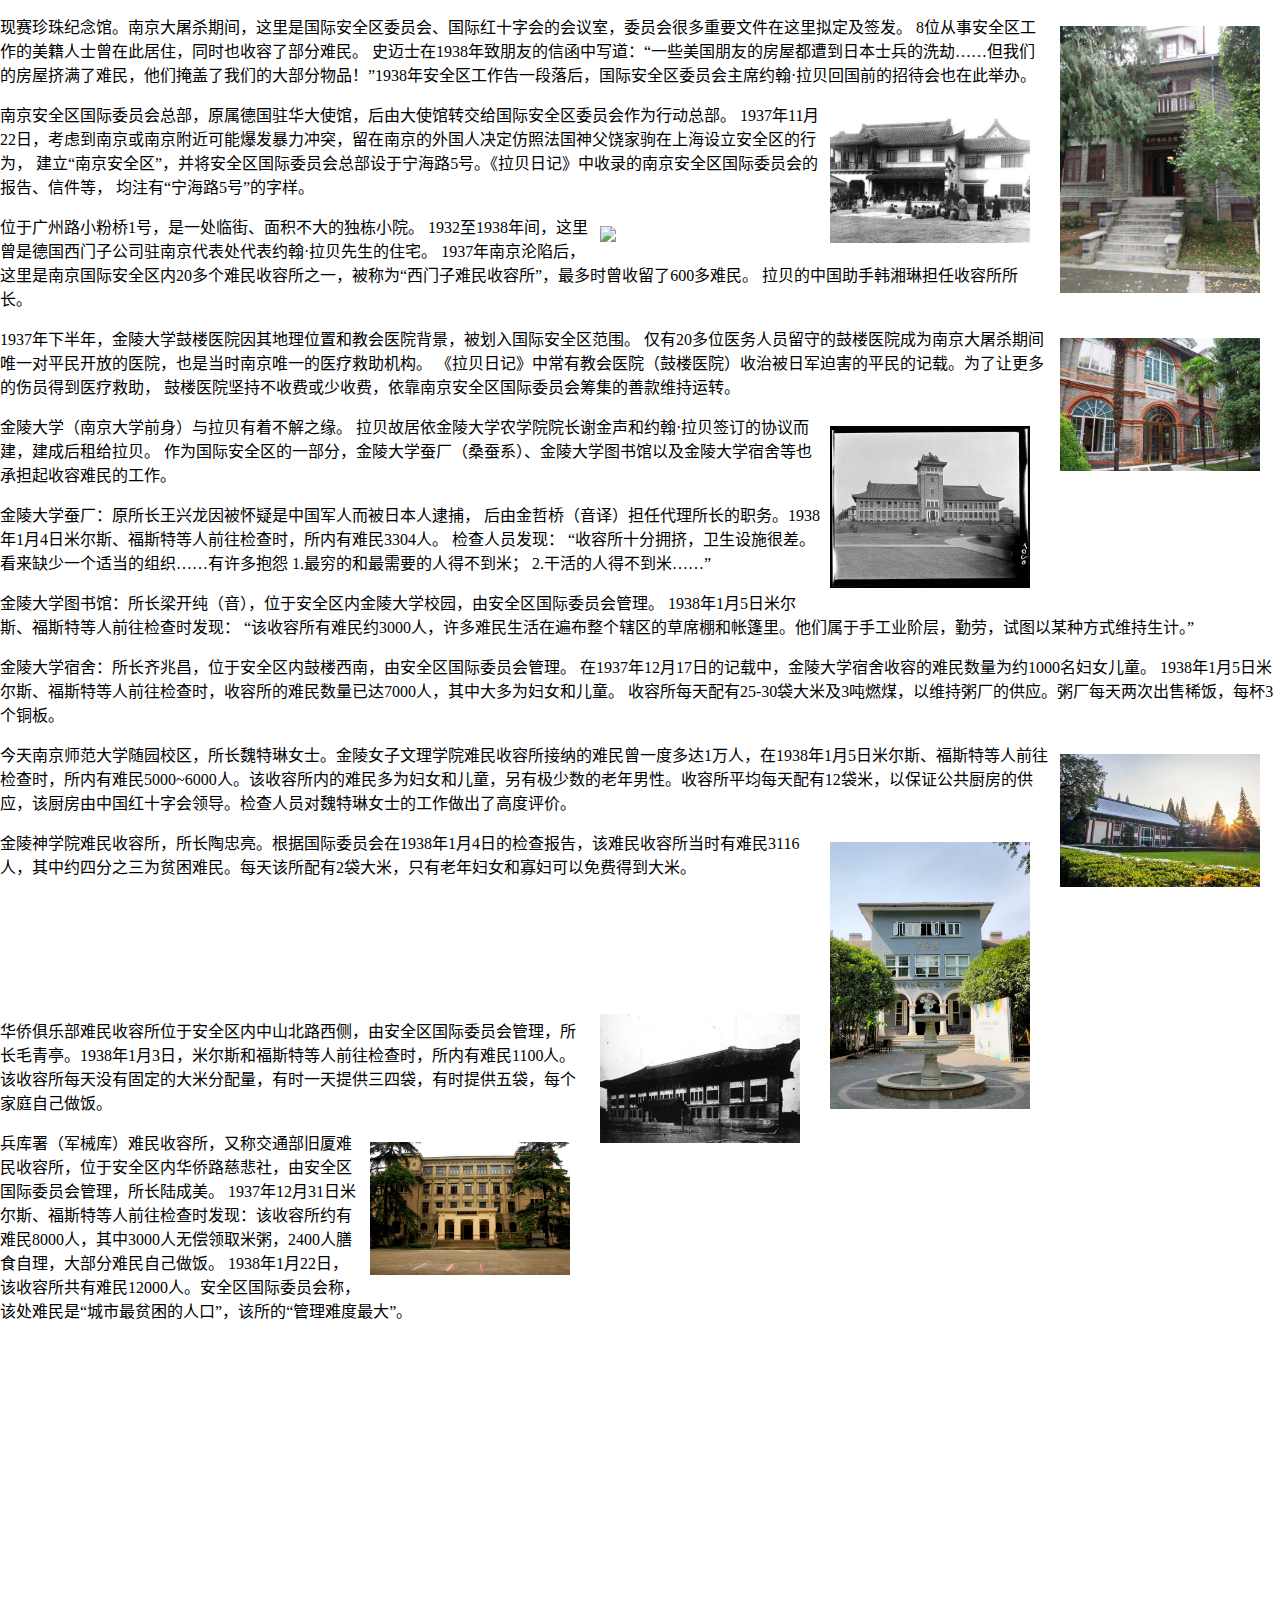
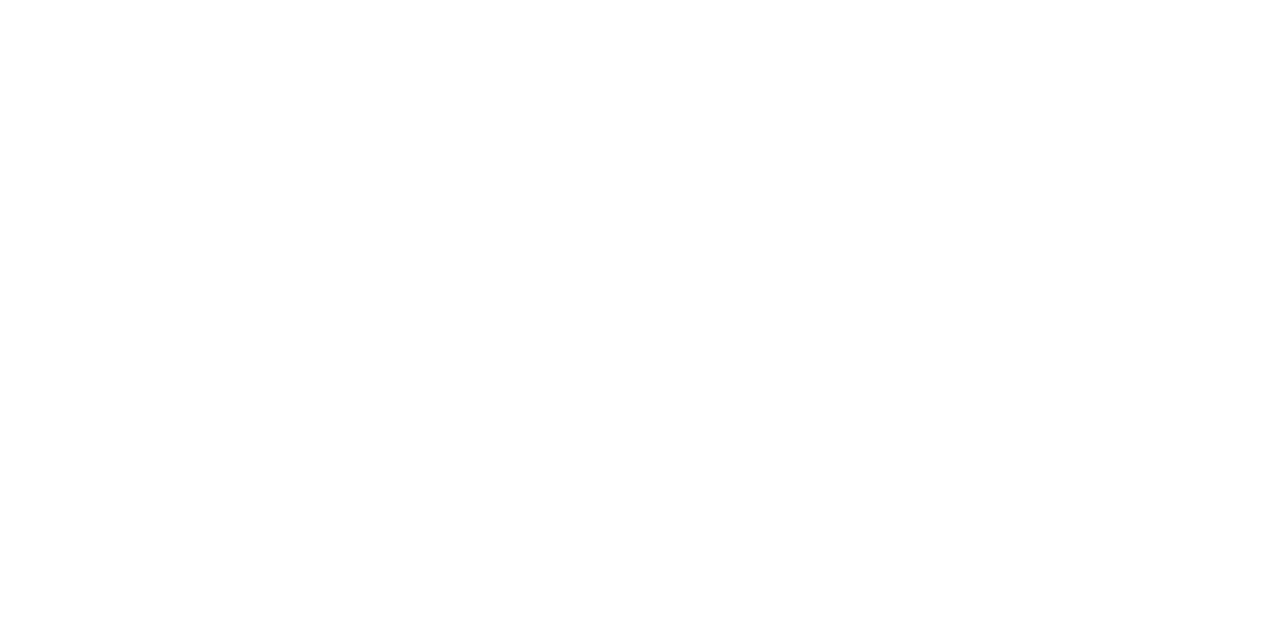
==== index.html @ 0cc5a239 "Rename index5.html to index.html" ====
<!DOCTYPE html>
<html lang="zh-CN">

<head>
    <meta charset="uft-8">
    <title>WebMap New</title>
    <meta http-equiv="Content-Type" content="text/html; charset=utf-8">
    <meta name="viewport" content="initial-scale=1.0, user-scalable=no">
    <meta http-equiv="X-UA-Compatible" content="IE=Edge">

    <link rel="stylesheet" type="text/css" href="http://unpkg.com/view-design/dist/styles/iview.css">
    <script type="text/javascript" src="http://unpkg.com/vue@2.6.14/dist/vue.min.js"></script>
    <script type="text/javascript" src="http://unpkg.com/view-design/dist/iview.min.js"></script>

    <style type="text/css">
        html {
            height: 100%
        }

        body {
            height: 100%;
            margin: 0px;
            padding: 0px
        }

        p {
            margin: 1em 0 1em 0;
            line-height: 1.5em
        }

        #container {
            overflow: hidden;
            height: 100%;
            width: 100%;
            font-family: "微软雅黑";
        }

        #animate {
            width: 50px;
            height: 50px;
            position: absolute;
            background-color: red;
        }
    </style>
    <!-- 可的ak -->
    <script src="https://api.map.baidu.com/api?v=1.0&type=webgl&ak=4sgTiM37ksH6mbDy4rmGyg4hoAzlEfaS"></script>
    <!-- 远的ak -->
    <!-- <script src="https://api.map.baidu.com/api?v=1.0&type=webgl&ak=dumpwriPStVA2CpDni6pGeX1PDGuLbqv"></script> -->

</head>

<body>
    <div id="app">
        <!-- <i-button @click="show()">Click me!</i-button> -->
        <!-- <Modal v-model="visible" title="Welcome">Welcome to ViewUI</Modal> -->
        <!-- <i-button type="primary" @click="modal0 = true">Display dialog box</i-button> -->
        <Modal v-model="modal0" title="平仓巷3号">
            <img style='float:right;margin:10px 20px 10px 10px' id='imgDemo' src='images/pingcangxiang.jpg' width='200' />
            <p>现赛珍珠纪念馆。南京大屠杀期间，这里是国际安全区委员会、国际红十字会的会议室，委员会很多重要文件在这里拟定及签发。
                8位从事安全区工作的美籍人士曾在此居住，同时也收容了部分难民。
                史迈士在1938年致朋友的信函中写道：“一些美国朋友的房屋都遭到日本士兵的洗劫……但我们的房屋挤满了难民，他们掩盖了我们的大部分物品！”1938年安全区工作告一段落后，国际安全区委员会主席约翰·拉贝回国前的招待会也在此举办。</p>

        </Modal>
        <Modal v-model="modal1" title="宁海路5号">
            <img style='float:right;margin:10px 20px 10px 10px' id='imgDemo' src='images/ninghailu.jpeg' width='200' />
            <p>南京安全区国际委员会总部，原属德国驻华大使馆，后由大使馆转交给国际安全区委员会作为行动总部。
                1937年11月22日，考虑到南京或南京附近可能爆发暴力冲突，留在南京的外国人决定仿照法国神父饶家驹在上海设立安全区的行为，
                建立“南京安全区”，并将安全区国际委员会总部设于宁海路5号。《拉贝日记》中收录的南京安全区国际委员会的报告、信件等，
                均注有“宁海路5号”的字样。</p> <!--此处要求配信件图-->
        </Modal>
        <Modal v-model="modal2" title="拉贝故居">
            <img style='float:right;margin:10px 20px 10px 10px' id='imgDemo' src='images/xinjiekou.jpg' width='200' />
            <p>位于广州路小粉桥1号，是一处临街、面积不大的独栋小院。
                1932至1938年间，这里曾是德国西门子公司驻南京代表处代表约翰·拉贝先生的住宅。
                1937年南京沦陷后，这里是南京国际安全区内20多个难民收容所之一，被称为“西门子难民收容所”，最多时曾收留了600多难民。
                拉贝的中国助手韩湘琳担任收容所所长。</p><!--要求配当年难民指纹图-->
        </Modal>
        <Modal v-model="modal3" title="鼓楼医院">
            <img style='float:right;margin:10px 20px 10px 10px' id='imgDemo' src='images/gulouyiyuan.jpg' width='200' />
            <p>1937年下半年，金陵大学鼓楼医院因其地理位置和教会医院背景，被划入国际安全区范围。
                仅有20多位医务人员留守的鼓楼医院成为南京大屠杀期间唯一对平民开放的医院，也是当时南京唯一的医疗救助机构。
                《拉贝日记》中常有教会医院（鼓楼医院）收治被日军迫害的平民的记载。为了让更多的伤员得到医疗救助，
                鼓楼医院坚持不收费或少收费，依靠南京安全区国际委员会筹集的善款维持运转。</p>
        </Modal>
        <Modal v-model="modal4" title="金陵大学">
            <img style='float:right;margin:10px 20px 10px 10px' id='imgDemo' src='images/jinlingdaxue.jpg' width='200' />
            <p>金陵大学（南京大学前身）与拉贝有着不解之缘。
                拉贝故居依金陵大学农学院院长谢金声和约翰·拉贝签订的协议而建，建成后租给拉贝。
                作为国际安全区的一部分，金陵大学蚕厂（桑蚕系）、金陵大学图书馆以及金陵大学宿舍等也承担起收容难民的工作。</p>
            <p>金陵大学蚕厂：原所长王兴龙因被怀疑是中国军人而被日本人逮捕，
                后由金哲桥（音译）担任代理所长的职务。1938年1月4日米尔斯、福斯特等人前往检查时，所内有难民3304人。
                检查人员发现：
                “收容所十分拥挤，卫生设施很差。看来缺少一个适当的组织……有许多抱怨
                1.最穷的和最需要的人得不到米；
                2.干活的人得不到米……”    
            </p>
            <p>金陵大学图书馆：所长梁开纯（音），位于安全区内金陵大学校园，由安全区国际委员会管理。
                1938年1月5日米尔斯、福斯特等人前往检查时发现：
                “该收容所有难民约3000人，许多难民生活在遍布整个辖区的草席棚和帐篷里。他们属于手工业阶层，勤劳，试图以某种方式维持生计。”                
            </p>
            <p>金陵大学宿舍：所长齐兆昌，位于安全区内鼓楼西南，由安全区国际委员会管理。
                在1937年12月17日的记载中，金陵大学宿舍收容的难民数量为约1000名妇女儿童。
                1938年1月5日米尔斯、福斯特等人前往检查时，收容所的难民数量已达7000人，其中大多为妇女和儿童。
                收容所每天配有25-30袋大米及3吨燃煤，以维持粥厂的供应。粥厂每天两次出售稀饭，每杯3个铜板。
            </p>
        </Modal>
        <Modal v-model="modal5" title="金陵女子文理学院">
            <img style='float:right;margin:10px 20px 10px 10px' id='imgDemo' src='images/jinlingnvzi.jpg' width='200' />
            <p>今天南京师范大学随园校区，所长魏特琳女士。金陵女子文理学院难民收容所接纳的难民曾一度多达1万人，在1938年1月5日米尔斯、福斯特等人前往检查时，所内有难民5000~6000人。该收容所内的难民多为妇女和儿童，另有极少数的老年男性。收容所平均每天配有12袋米，以保证公共厨房的供应，该厨房由中国红十字会领导。检查人员对魏特琳女士的工作做出了高度评价。
            </p>
        </Modal>
        <Modal v-model="modal6" title="金陵神学院">
            <img style='float:right;margin:10px 20px 10px 10px' id='imgDemo' src='images/jinlingshengxueyuan.jpg' width='200' />
            <p>金陵神学院难民收容所，所长陶忠亮。根据国际委员会在1938年1月4日的检查报告，该难民收容所当时有难民3116人，其中约四分之三为贫困难民。每天该所配有2袋大米，只有老年妇女和寡妇可以免费得到大米。</p>
            <br/>
            <br/>
            <br/>
            <br/>
            <br/>
            <br/>
        </Modal>
        <Modal v-model="modal7" title="华侨招待所">
            <img style='float:right;margin:10px 20px 10px 10px' id='imgDemo' src='images/huaqiaozhaodaisuo.jpeg' width='200' />
            <p>华侨俱乐部难民收容所位于安全区内中山北路西侧，由安全区国际委员会管理，所长毛青亭。1938年1月3日，米尔斯和福斯特等人前往检查时，所内有难民1100人。该收容所每天没有固定的大米分配量，有时一天提供三四袋，有时提供五袋，每个家庭自己做饭。
            </p>
        </Modal>
        <Modal v-model="modal8" title="国民政府交通部">
            <img style='float:right;margin:10px 20px 10px 10px' id='imgDemo' src='images/guominzhengfu.jpg' width='200' />
            <p>兵库署（军械库）难民收容所，又称交通部旧厦难民收容所，位于安全区内华侨路慈悲社，由安全区国际委员会管理，所长陆成美。
                1937年12月31日米尔斯、福斯特等人前往检查时发现：该收容所约有难民8000人，其中3000人无偿领取米粥，2400人膳食自理，大部分难民自己做饭。
                1938年1月22日，该收容所共有难民12000人。安全区国际委员会称，该处难民是“城市最贫困的人口”，该所的“管理难度最大”。
            </p>
        </Modal>
    </div>
    <div id="container"></div>
</body>

</html>

<script type="text/javascript">
    var map = new BMapGL.Map("container");
    // 创建地图实例 
    var point = new BMapGL.Point(118.78, 32.06);
    // 创建点坐标 
    map.centerAndZoom(point, 14); // 初始化地图，设置中心点坐标和地图级别 
    map.setMapStyleV2({ styleId: 'e7c8f51a84922c56ac0884f7b85b2356' });
    map.enableScrollWheelZoom(true);     //开启鼠标滚轮缩放
    var scaleCtrl = new BMapGL.ScaleControl();  // 添加比例尺控件
    map.addControl(scaleCtrl);
    /*var zoomCtrl = new BMapGL.ZoomControl();  // 添加缩放控件
    map.addControl(zoomCtrl);*/
    map.setTilt(45);
    map.setDisplayOptions({
        poiText: false,  // 隐藏poi标注
        poiIcon: false,  // 隐藏poi图标
        building: false  // 隐藏楼块
    });


</script>

<script>
    // var myIcon = new BMapGL.Icon(require("./images/lantern2.png"), new BMapGL.Size(2048, 2048));
    var myIcon = new BMapGL.Icon("images/lantern2.png", new BMapGL.Size(32, 32));

    // 创建Marker标注，使用孔明灯图标

    var point = new Array();
    var marker = new Array();
    point[0] = new BMapGL.Point(118.784773, 32.061284);
    point[1] = new BMapGL.Point(118.775927, 32.070405);
    point[2] = new BMapGL.Point(118.789863, 32.056754);
    point[3] = new BMapGL.Point(118.789756, 32.063179);
    point[4] = new BMapGL.Point(118.787487, 32.063273);
    point[5] = new BMapGL.Point(118.775830, 32.059739);
    point[6] = new BMapGL.Point(118.784569, 32.049938);
    point[7] = new BMapGL.Point(118.782470, 32.071342);
    point[8] = new BMapGL.Point(118.764077, 32.086597);

    console.log(typeof(point[8]));


    for (var i = 0; i < 9; i++) {
        marker[i] = new BMapGL.Marker(point[i], { icon: myIcon });        // 创建标注   
        //marker.setIcon(myIcon);
        map.addOverlay(marker[i]); // 将标注添加到地图中
    }

    // 监听事件
    // marker[0].addEventListener('click', function (e) {
    //     // alert('click!');
    //     modal0 = true;
    // });

    // 创建图文信息窗口
    // var sContent = "<h3 style='text-align: center; margin:0 0 1em 0'>新街口</h3>\
    // <img style='float:right;margin:10px 20px 10px 10px' id='imgDemo' src='images/xinJieKou.jpg' width='200'/>\
    // <p>新街口位于南京的中心区域，以新街口广场（孙中山铜像）为标志，是中国著名的商业中心，拥有百年历史，被誉为“中华第一商圈”。</p>\
    // <p>1929年（民国十八年），国民政府依照《首都计划》开始建设首都南京，新街口首次规划为商业区。中山大道由此折东，中山东路、中正路\
    //     （今中山南路）、汉中路和中山路四条宽40多米的林荫大道在此交汇，中间形成环形的新街口广场，并以一尊孙中山铜像为分隔。</p>";
    // var opts = {
    //     width: 0,
    //     title: '新街口'
    // };

    // var infoWindow = new BMapGL.InfoWindow(sContent, opts);
    // marker添加点击事件

    marker[0].addEventListener('click', function () {
        var pos = 0;
        var pEnd = 80;
        var id = setInterval(frame, 50);
        function frame() {
            if (point[0].lng==118.784773+Math.sin(0.2*pEnd)*0.001 & point[0].lat==32.061284+pEnd*0.0005){return;
            } else {
            if (pos == pEnd) {
                //point[0].point[0].lng=point[0].lng+Math.sin(pos);
                //point[0].lat=point[0].lat-pos;
                clearInterval(id);
            } else {
                pos++;
                point[0].lng=118.784773+Math.sin(0.2*pos)*0.001;
                point[0].lat=32.061284+pos*0.0005;
                marker[0].setPosition(point[0])
            }}
        }
        vueapp.modal0 = true;
        // this.openInfoWindow(infoWindow);
        // 图片加载完毕重绘infoWindow
        document.getElementById('imgDemo').onload = function () {
            infoWindow.redraw(); // 防止在网速较慢时生成的信息框高度比图片总高度小，导致图片部分被隐藏
        };
    });
    marker[1].addEventListener('click', function () {
        var pos = 0;
        var pEnd = 80;
        var id = setInterval(frame1, 50);
        function frame1() {
            if (point[1].lng==118.775927+Math.sin(0.2*pEnd)*0.001 & point[1].lat==32.070405+pEnd*0.0005){return;
            } else {
            if (pos == pEnd) {
                //point[0].point[0].lng=point[0].lng+Math.sin(pos);
                //point[0].lat=point[0].lat-pos;
                clearInterval(id);
            } else {
                pos++;
                point[1].lng=118.775927+Math.sin(0.2*pos)*0.001;
                point[1].lat=32.070405+pos*0.0005;
                marker[1].setPosition(point[1])
            }}
        }
        vueapp.modal1 = true;
        // this.openInfoWindow(infoWindow);
        // 图片加载完毕重绘infoWindow
        document.getElementById('imgDemo').onload = function () {
            infoWindow.redraw(); // 防止在网速较慢时生成的信息框高度比图片总高度小，导致图片部分被隐藏
        };
    });
    marker[2].addEventListener('click', function () {
        var elem = document.getElementById("animate");
        var pos = 0;
        var pEnd = 80;
        var id = setInterval(frame, 50);
        function frame() {
            if (point[2].lng==118.789863+Math.sin(0.3*pEnd)*0.001 & point[2].lat==32.056754+pEnd*0.0005){return;
            } else {
            if (pos == pEnd) {
                //point[0].point[0].lng=point[0].lng+Math.sin(pos);
                //point[0].lat=point[0].lat-pos;
                clearInterval(id);
            } else {
                pos++;
                point[2].lng=118.789863+Math.sin(0.3*pos)*0.001;
                point[2].lat=32.056754+pos*0.0005;
                marker[2].setPosition(point[2])
            }}
        }
        vueapp.modal2 = true;
        // this.openInfoWindow(infoWindow);
        // 图片加载完毕重绘infoWindow
        document.getElementById('imgDemo').onload = function () {
            infoWindow.redraw(); // 防止在网速较慢时生成的信息框高度比图片总高度小，导致图片部分被隐藏
        };
    });
    marker[3].addEventListener('click', function () {
        var elem = document.getElementById("animate");
        var pos = 0;
        var pEnd = 81;
        var id = setInterval(frame, 50);
        function frame() {
            if (point[3].lng==118.789756+Math.sin(0.3*pEnd)*0.001 & point[3].lat==32.063179+pEnd*0.0005){return;
            } else {
            if (pos == pEnd) {
                //point[0].point[0].lng=point[0].lng+Math.sin(pos);
                //point[0].lat=point[0].lat-pos;
                clearInterval(id);
            } else {
                pos++;
                point[3].lng=118.789756+Math.sin(0.3*pos)*0.001;
                point[3].lat=32.063179+pos*0.0005;
                marker[3].setPosition(point[3])
            }}
        }
        vueapp.modal3 = true;
        // this.openInfoWindow(infoWindow);
        // 图片加载完毕重绘infoWindow
        document.getElementById('imgDemo').onload = function () {
            infoWindow.redraw(); // 防止在网速较慢时生成的信息框高度比图片总高度小，导致图片部分被隐藏
        };
    });
    marker[4].addEventListener('click', function () {
        var elem = document.getElementById("animate");
        var pos = 0;
        var pEnd = 80;
        var id = setInterval(frame, 50);
        function frame() {
            if (point[4].lng==118.787487+Math.sin(0.3*pEnd)*0.001 & point[4].lat==32.063273+pEnd*0.0005){return;
            } else {
            if (pos == pEnd) {
                //point[0].point[0].lng=point[0].lng+Math.sin(pos);
                //point[0].lat=point[0].lat-pos;
                clearInterval(id);
            } else {
                pos++;
                point[4].lng=118.787487+Math.sin(0.3*pos)*0.001;
                point[4].lat=32.063273+pos*0.0005;
                marker[4].setPosition(point[4])
            }}
        }
        vueapp.modal4 = true;
        // this.openInfoWindow(infoWindow);
        // 图片加载完毕重绘infoWindow
        document.getElementById('imgDemo').onload = function () {
            infoWindow.redraw(); // 防止在网速较慢时生成的信息框高度比图片总高度小，导致图片部分被隐藏
        };
    });
    marker[5].addEventListener('click', function () {
        vueapp.modal5 = true;
        var elem = document.getElementById("animate");
        var pos = 0;
        var pEnd = 80;
        var id = setInterval(frame, 50);
        function frame() {
            if (point[5].lng==118.775830+Math.sin(0.3*pEnd)*0.001 & point[5].lat==32.059739+pEnd*0.0005){return;
            } else {
            if (pos == pEnd) {
                //point[0].point[0].lng=point[0].lng+Math.sin(pos);
                //point[0].lat=point[0].lat-pos;
                clearInterval(id);
            } else {
                pos++;
                point[5].lng=118.775830+Math.sin(0.3*pos)*0.001;
                point[5].lat=32.059739+pos*0.0005;
                marker[5].setPosition(point[5])
            }}
        }
        // this.openInfoWindow(infoWindow);
        // 图片加载完毕重绘infoWindow
        document.getElementById('imgDemo').onload = function () {
            infoWindow.redraw(); // 防止在网速较慢时生成的信息框高度比图片总高度小，导致图片部分被隐藏
        };
    });
    marker[6].addEventListener('click', function () {
        var elem = document.getElementById("animate");
        var pos = 0;
        var pEnd = 80;
        var id = setInterval(frame, 50);
        function frame() {
            if (point[6].lng==118.784569+Math.sin(0.3*pEnd)*0.001 & point[6].lat==32.049938+pEnd*0.0005){return;
            } else {
            if (pos == pEnd) {
                //point[0].point[0].lng=point[0].lng+Math.sin(pos);
                //point[0].lat=point[0].lat-pos;
                clearInterval(id);
            } else {
                pos++;
                point[6].lng=118.784569+Math.sin(0.3*pos)*0.001;
                point[6].lat=32.049938+pos*0.0005;
                marker[6].setPosition(point[6])
            }}
        }
        vueapp.modal6 = true;
        // this.openInfoWindow(infoWindow);
        // 图片加载完毕重绘infoWindow
        document.getElementById('imgDemo').onload = function () {
            infoWindow.redraw(); // 防止在网速较慢时生成的信息框高度比图片总高度小，导致图片部分被隐藏
        };
    });
    marker[7].addEventListener('click', function () {
        var elem = document.getElementById("animate");
        var pos = 0;
        var pEnd = 80;
        var id = setInterval(frame, 50);
        function frame() {
            if (point[7].lng==118.782470+Math.sin(0.3*pEnd)*0.001 & point[7].lat==32.071342+pEnd*0.0005){return;
            } else {
            if (pos == pEnd) {
                //point[0].point[0].lng=point[0].lng+Math.sin(pos);
                //point[0].lat=point[0].lat-pos;
                clearInterval(id);
            } else {
                pos++;
                point[7].lng=118.782470+Math.sin(0.3*pos)*0.001;
                point[7].lat=32.071342+pos*0.0005;
                marker[7].setPosition(point[7])
            }}
        }
        vueapp.modal7 = true;
        // this.openInfoWindow(infoWindow);
        // 图片加载完毕重绘infoWindow
        document.getElementById('imgDemo').onload = function () {
            infoWindow.redraw(); // 防止在网速较慢时生成的信息框高度比图片总高度小，导致图片部分被隐藏
        };
    });
    marker[8].addEventListener('click', function () {
        var elem = document.getElementById("animate");
        var pos = 0;
        var pEnd = 60;
        var id = setInterval(frame, 50);
        function frame() {
            if (point[8].lng==118.764077+Math.sin(0.3*pEnd)*0.001 & point[8].lat==32.086597+pEnd*0.0005){return;
            } else {
            if (pos == pEnd) {
                //point[0].point[0].lng=point[0].lng+Math.sin(pos);
                //point[0].lat=point[0].lat-pos;
                clearInterval(id);
            } else {
                pos++;
                point[8].lng=118.764077+Math.sin(0.3*pos)*0.001;
                point[8].lat=32.086597+pos*0.0005;
                marker[8].setPosition(point[8])
            }}
        }
        vueapp.modal8 = true;
        // this.openInfoWindow(infoWindow);
        // 图片加载完毕重绘infoWindow
        document.getElementById('imgDemo').onload = function () {
            infoWindow.redraw(); // 防止在网速较慢时生成的信息框高度比图片总高度小，导致图片部分被隐藏
        };
    });

    // 创建叠加物显示的范围Bounds
    var pStart = new BMapGL.Point(118.756215,32.094196);
    var pEnd = new BMapGL.Point(118.794231,32.045057);
    var bounds = new BMapGL.Bounds(new BMapGL.Point(pStart.lng, pStart.lat),
        new BMapGL.Point(pEnd.lng, pEnd.lat));
    // 创建地面叠加层实例
    var imgOverlay = new BMapGL.GroundOverlay(bounds, {
        type: 'image',
        url: 'images/老地图加字透明.png',
        opacity: 1
    });
    // 叠加层添加到地图
    map.addOverlay(imgOverlay);
</script>



<script>
    let vueapp = new Vue({
        el: '#app',
        data: {
            modal0: false,
            modal1: false,
            modal2: false,
            modal3: false,
            modal4: false,
            modal5: false,
            modal6: false,
            modal7: false,
            modal8: false,
            visible: false
        },
        methods: {
            // show() {
            //     this.visible = true;
            // }
        }
    })
</script>
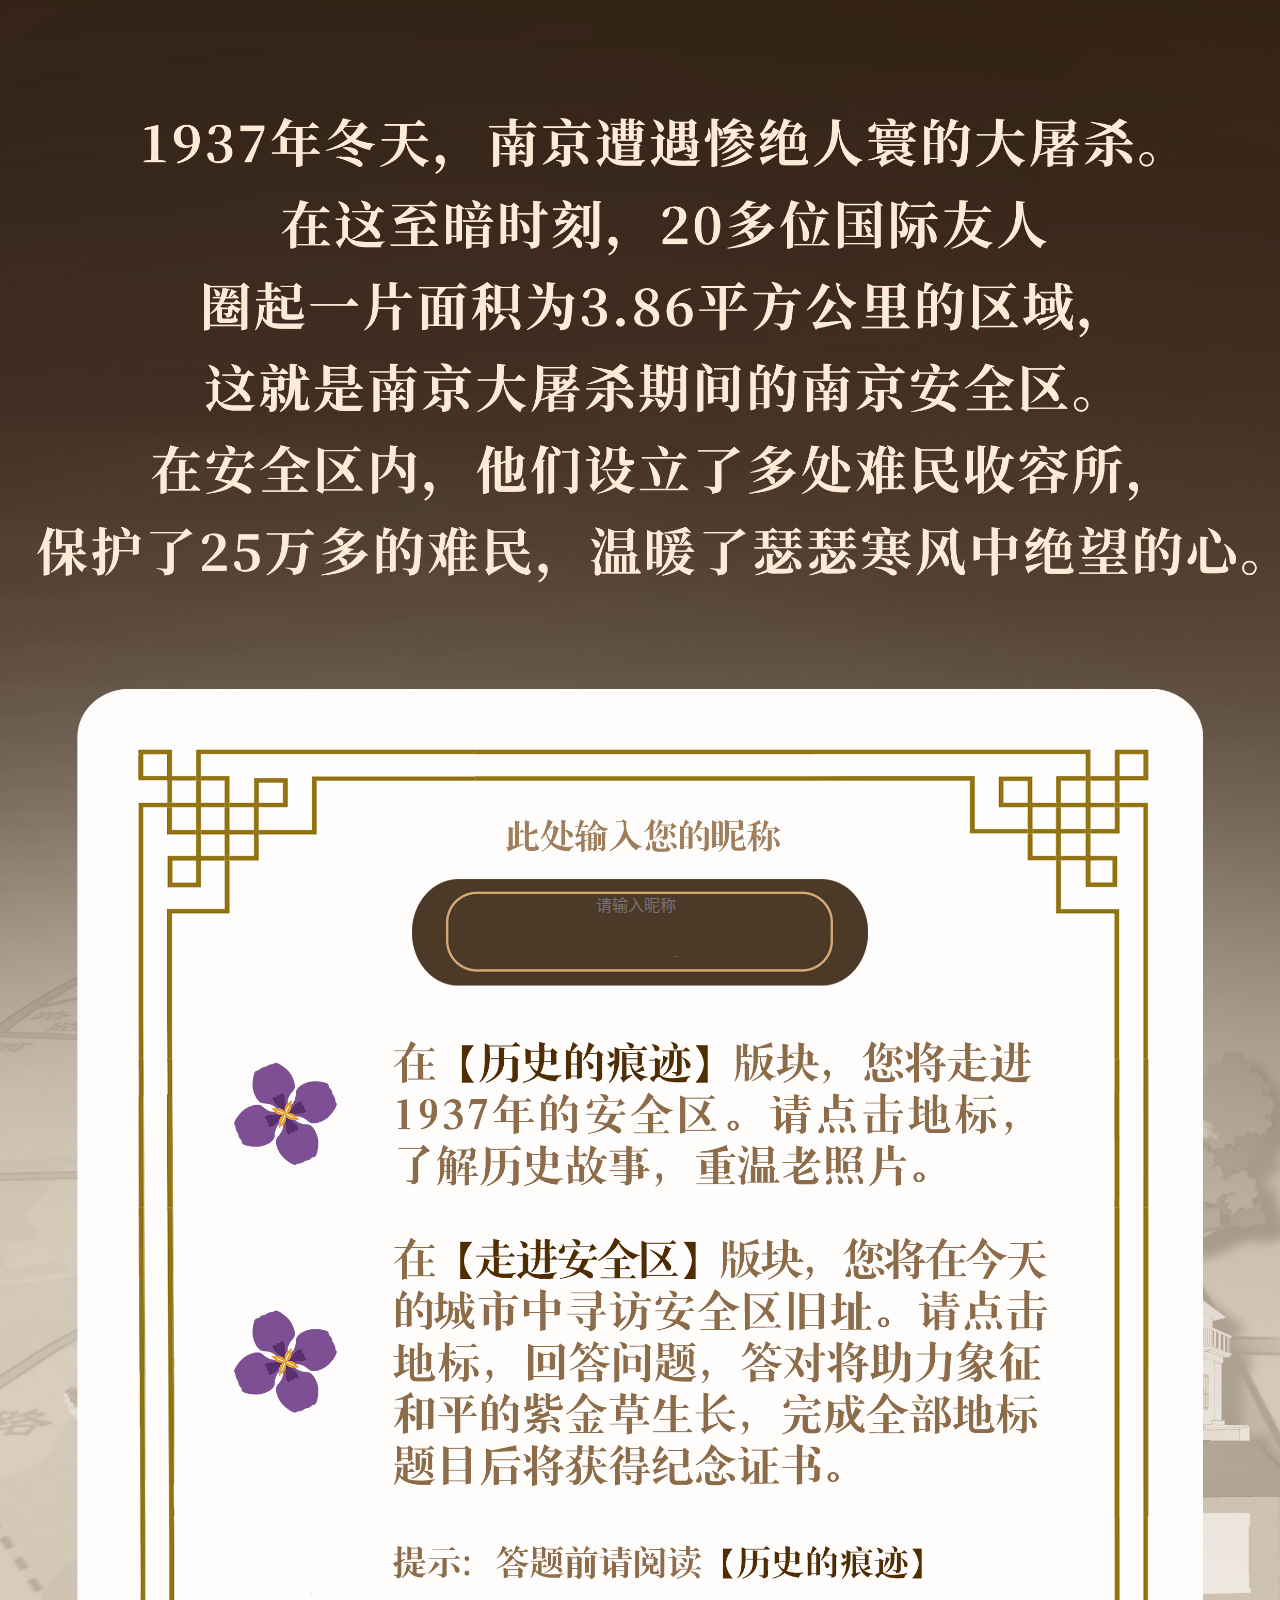
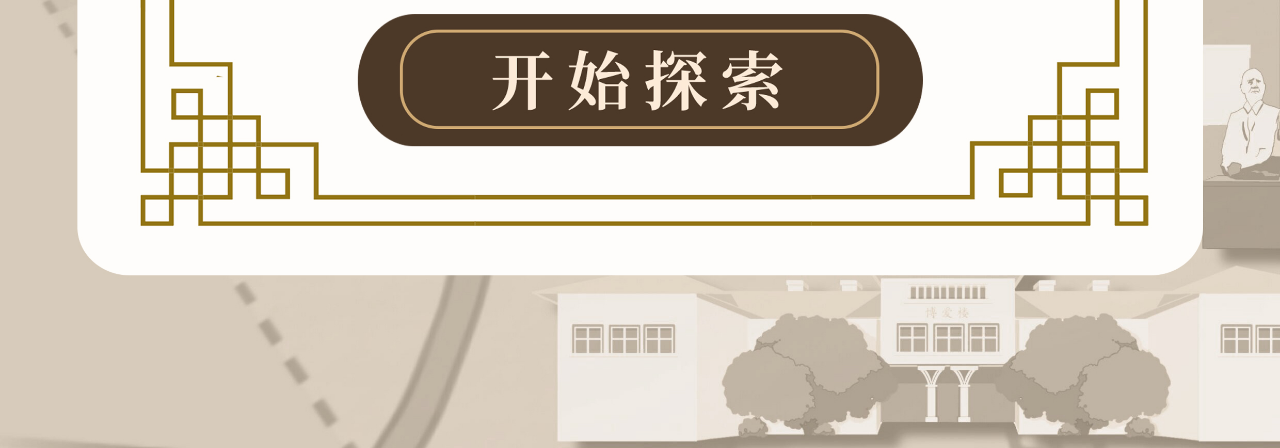
==== commit 68a6f991: "all" ====
--- a/index.html
+++ b/index.html
@@ -1,480 +1,77 @@
-<!DOCTYPE html>
-<html lang="zh-CN">
-
-<head>
-    <meta charset="uft-8">
-    <title>WebMap New</title>
-    <meta http-equiv="Content-Type" content="text/html; charset=utf-8">
-    <meta name="viewport" content="initial-scale=1.0, user-scalable=no">
-    <meta http-equiv="X-UA-Compatible" content="IE=Edge">
-
-    <link rel="stylesheet" type="text/css" href="http://unpkg.com/view-design/dist/styles/iview.css">
-    <script type="text/javascript" src="http://unpkg.com/vue@2.6.14/dist/vue.min.js"></script>
-    <script type="text/javascript" src="http://unpkg.com/view-design/dist/iview.min.js"></script>
-
-    <style type="text/css">
-        html {
-            height: 100%
-        }
-
-        body {
-            height: 100%;
-            margin: 0px;
-            padding: 0px
-        }
-
-        p {
-            margin: 1em 0 1em 0;
-            line-height: 1.5em
-        }
-
-        #container {
-            overflow: hidden;
-            height: 100%;
-            width: 100%;
-            font-family: "微软雅黑";
-        }
-
-        #animate {
-            width: 50px;
-            height: 50px;
-            position: absolute;
-            background-color: red;
-        }
-    </style>
-    <!-- 可的ak -->
-    <script src="https://api.map.baidu.com/api?v=1.0&type=webgl&ak=4sgTiM37ksH6mbDy4rmGyg4hoAzlEfaS"></script>
-    <!-- 远的ak -->
-    <!-- <script src="https://api.map.baidu.com/api?v=1.0&type=webgl&ak=dumpwriPStVA2CpDni6pGeX1PDGuLbqv"></script> -->
-
-</head>
-
-<body>
-    <div id="app">
-        <!-- <i-button @click="show()">Click me!</i-button> -->
-        <!-- <Modal v-model="visible" title="Welcome">Welcome to ViewUI</Modal> -->
-        <!-- <i-button type="primary" @click="modal0 = true">Display dialog box</i-button> -->
-        <Modal v-model="modal0" title="平仓巷3号">
-            <img style='float:right;margin:10px 20px 10px 10px' id='imgDemo' src='images/pingcangxiang.jpg' width='200' />
-            <p>现赛珍珠纪念馆。南京大屠杀期间，这里是国际安全区委员会、国际红十字会的会议室，委员会很多重要文件在这里拟定及签发。
-                8位从事安全区工作的美籍人士曾在此居住，同时也收容了部分难民。
-                史迈士在1938年致朋友的信函中写道：“一些美国朋友的房屋都遭到日本士兵的洗劫……但我们的房屋挤满了难民，他们掩盖了我们的大部分物品！”1938年安全区工作告一段落后，国际安全区委员会主席约翰·拉贝回国前的招待会也在此举办。</p>
-
-        </Modal>
-        <Modal v-model="modal1" title="宁海路5号">
-            <img style='float:right;margin:10px 20px 10px 10px' id='imgDemo' src='images/ninghailu.jpeg' width='200' />
-            <p>南京安全区国际委员会总部，原属德国驻华大使馆，后由大使馆转交给国际安全区委员会作为行动总部。
-                1937年11月22日，考虑到南京或南京附近可能爆发暴力冲突，留在南京的外国人决定仿照法国神父饶家驹在上海设立安全区的行为，
-                建立“南京安全区”，并将安全区国际委员会总部设于宁海路5号。《拉贝日记》中收录的南京安全区国际委员会的报告、信件等，
-                均注有“宁海路5号”的字样。</p> <!--此处要求配信件图-->
-        </Modal>
-        <Modal v-model="modal2" title="拉贝故居">
-            <img style='float:right;margin:10px 20px 10px 10px' id='imgDemo' src='images/xinjiekou.jpg' width='200' />
-            <p>位于广州路小粉桥1号，是一处临街、面积不大的独栋小院。
-                1932至1938年间，这里曾是德国西门子公司驻南京代表处代表约翰·拉贝先生的住宅。
-                1937年南京沦陷后，这里是南京国际安全区内20多个难民收容所之一，被称为“西门子难民收容所”，最多时曾收留了600多难民。
-                拉贝的中国助手韩湘琳担任收容所所长。</p><!--要求配当年难民指纹图-->
-        </Modal>
-        <Modal v-model="modal3" title="鼓楼医院">
-            <img style='float:right;margin:10px 20px 10px 10px' id='imgDemo' src='images/gulouyiyuan.jpg' width='200' />
-            <p>1937年下半年，金陵大学鼓楼医院因其地理位置和教会医院背景，被划入国际安全区范围。
-                仅有20多位医务人员留守的鼓楼医院成为南京大屠杀期间唯一对平民开放的医院，也是当时南京唯一的医疗救助机构。
-                《拉贝日记》中常有教会医院（鼓楼医院）收治被日军迫害的平民的记载。为了让更多的伤员得到医疗救助，
-                鼓楼医院坚持不收费或少收费，依靠南京安全区国际委员会筹集的善款维持运转。</p>
-        </Modal>
-        <Modal v-model="modal4" title="金陵大学">
-            <img style='float:right;margin:10px 20px 10px 10px' id='imgDemo' src='images/jinlingdaxue.jpg' width='200' />
-            <p>金陵大学（南京大学前身）与拉贝有着不解之缘。
-                拉贝故居依金陵大学农学院院长谢金声和约翰·拉贝签订的协议而建，建成后租给拉贝。
-                作为国际安全区的一部分，金陵大学蚕厂（桑蚕系）、金陵大学图书馆以及金陵大学宿舍等也承担起收容难民的工作。</p>
-            <p>金陵大学蚕厂：原所长王兴龙因被怀疑是中国军人而被日本人逮捕，
-                后由金哲桥（音译）担任代理所长的职务。1938年1月4日米尔斯、福斯特等人前往检查时，所内有难民3304人。
-                检查人员发现：
-                “收容所十分拥挤，卫生设施很差。看来缺少一个适当的组织……有许多抱怨
-                1.最穷的和最需要的人得不到米；
-                2.干活的人得不到米……”    
-            </p>
-            <p>金陵大学图书馆：所长梁开纯（音），位于安全区内金陵大学校园，由安全区国际委员会管理。
-                1938年1月5日米尔斯、福斯特等人前往检查时发现：
-                “该收容所有难民约3000人，许多难民生活在遍布整个辖区的草席棚和帐篷里。他们属于手工业阶层，勤劳，试图以某种方式维持生计。”                
-            </p>
-            <p>金陵大学宿舍：所长齐兆昌，位于安全区内鼓楼西南，由安全区国际委员会管理。
-                在1937年12月17日的记载中，金陵大学宿舍收容的难民数量为约1000名妇女儿童。
-                1938年1月5日米尔斯、福斯特等人前往检查时，收容所的难民数量已达7000人，其中大多为妇女和儿童。
-                收容所每天配有25-30袋大米及3吨燃煤，以维持粥厂的供应。粥厂每天两次出售稀饭，每杯3个铜板。
-            </p>
-        </Modal>
-        <Modal v-model="modal5" title="金陵女子文理学院">
-            <img style='float:right;margin:10px 20px 10px 10px' id='imgDemo' src='images/jinlingnvzi.jpg' width='200' />
-            <p>今天南京师范大学随园校区，所长魏特琳女士。金陵女子文理学院难民收容所接纳的难民曾一度多达1万人，在1938年1月5日米尔斯、福斯特等人前往检查时，所内有难民5000~6000人。该收容所内的难民多为妇女和儿童，另有极少数的老年男性。收容所平均每天配有12袋米，以保证公共厨房的供应，该厨房由中国红十字会领导。检查人员对魏特琳女士的工作做出了高度评价。
-            </p>
-        </Modal>
-        <Modal v-model="modal6" title="金陵神学院">
-            <img style='float:right;margin:10px 20px 10px 10px' id='imgDemo' src='images/jinlingshengxueyuan.jpg' width='200' />
-            <p>金陵神学院难民收容所，所长陶忠亮。根据国际委员会在1938年1月4日的检查报告，该难民收容所当时有难民3116人，其中约四分之三为贫困难民。每天该所配有2袋大米，只有老年妇女和寡妇可以免费得到大米。</p>
-            <br/>
-            <br/>
-            <br/>
-            <br/>
-            <br/>
-            <br/>
-        </Modal>
-        <Modal v-model="modal7" title="华侨招待所">
-            <img style='float:right;margin:10px 20px 10px 10px' id='imgDemo' src='images/huaqiaozhaodaisuo.jpeg' width='200' />
-            <p>华侨俱乐部难民收容所位于安全区内中山北路西侧，由安全区国际委员会管理，所长毛青亭。1938年1月3日，米尔斯和福斯特等人前往检查时，所内有难民1100人。该收容所每天没有固定的大米分配量，有时一天提供三四袋，有时提供五袋，每个家庭自己做饭。
-            </p>
-        </Modal>
-        <Modal v-model="modal8" title="国民政府交通部">
-            <img style='float:right;margin:10px 20px 10px 10px' id='imgDemo' src='images/guominzhengfu.jpg' width='200' />
-            <p>兵库署（军械库）难民收容所，又称交通部旧厦难民收容所，位于安全区内华侨路慈悲社，由安全区国际委员会管理，所长陆成美。
-                1937年12月31日米尔斯、福斯特等人前往检查时发现：该收容所约有难民8000人，其中3000人无偿领取米粥，2400人膳食自理，大部分难民自己做饭。
-                1938年1月22日，该收容所共有难民12000人。安全区国际委员会称，该处难民是“城市最贫困的人口”，该所的“管理难度最大”。
-            </p>
-        </Modal>
-    </div>
-    <div id="container"></div>
-</body>
-
-</html>
-
-<script type="text/javascript">
-    var map = new BMapGL.Map("container");
-    // 创建地图实例 
-    var point = new BMapGL.Point(118.78, 32.06);
-    // 创建点坐标 
-    map.centerAndZoom(point, 14); // 初始化地图，设置中心点坐标和地图级别 
-    map.setMapStyleV2({ styleId: 'e7c8f51a84922c56ac0884f7b85b2356' });
-    map.enableScrollWheelZoom(true);     //开启鼠标滚轮缩放
-    var scaleCtrl = new BMapGL.ScaleControl();  // 添加比例尺控件
-    map.addControl(scaleCtrl);
-    /*var zoomCtrl = new BMapGL.ZoomControl();  // 添加缩放控件
-    map.addControl(zoomCtrl);*/
-    map.setTilt(45);
-    map.setDisplayOptions({
-        poiText: false,  // 隐藏poi标注
-        poiIcon: false,  // 隐藏poi图标
-        building: false  // 隐藏楼块
-    });
-
-
-</script>
-
-<script>
-    // var myIcon = new BMapGL.Icon(require("./images/lantern2.png"), new BMapGL.Size(2048, 2048));
-    var myIcon = new BMapGL.Icon("images/lantern2.png", new BMapGL.Size(32, 32));
-
-    // 创建Marker标注，使用孔明灯图标
-
-    var point = new Array();
-    var marker = new Array();
-    point[0] = new BMapGL.Point(118.784773, 32.061284);
-    point[1] = new BMapGL.Point(118.775927, 32.070405);
-    point[2] = new BMapGL.Point(118.789863, 32.056754);
-    point[3] = new BMapGL.Point(118.789756, 32.063179);
-    point[4] = new BMapGL.Point(118.787487, 32.063273);
-    point[5] = new BMapGL.Point(118.775830, 32.059739);
-    point[6] = new BMapGL.Point(118.784569, 32.049938);
-    point[7] = new BMapGL.Point(118.782470, 32.071342);
-    point[8] = new BMapGL.Point(118.764077, 32.086597);
-
-    console.log(typeof(point[8]));
-
-
-    for (var i = 0; i < 9; i++) {
-        marker[i] = new BMapGL.Marker(point[i], { icon: myIcon });        // 创建标注   
-        //marker.setIcon(myIcon);
-        map.addOverlay(marker[i]); // 将标注添加到地图中
-    }
-
-    // 监听事件
-    // marker[0].addEventListener('click', function (e) {
-    //     // alert('click!');
-    //     modal0 = true;
-    // });
-
-    // 创建图文信息窗口
-    // var sContent = "<h3 style='text-align: center; margin:0 0 1em 0'>新街口</h3>\
-    // <img style='float:right;margin:10px 20px 10px 10px' id='imgDemo' src='images/xinJieKou.jpg' width='200'/>\
-    // <p>新街口位于南京的中心区域，以新街口广场（孙中山铜像）为标志，是中国著名的商业中心，拥有百年历史，被誉为“中华第一商圈”。</p>\
-    // <p>1929年（民国十八年），国民政府依照《首都计划》开始建设首都南京，新街口首次规划为商业区。中山大道由此折东，中山东路、中正路\
-    //     （今中山南路）、汉中路和中山路四条宽40多米的林荫大道在此交汇，中间形成环形的新街口广场，并以一尊孙中山铜像为分隔。</p>";
-    // var opts = {
-    //     width: 0,
-    //     title: '新街口'
-    // };
-
-    // var infoWindow = new BMapGL.InfoWindow(sContent, opts);
-    // marker添加点击事件
-
-    marker[0].addEventListener('click', function () {
-        var pos = 0;
-        var pEnd = 80;
-        var id = setInterval(frame, 50);
-        function frame() {
-            if (point[0].lng==118.784773+Math.sin(0.2*pEnd)*0.001 & point[0].lat==32.061284+pEnd*0.0005){return;
-            } else {
-            if (pos == pEnd) {
-                //point[0].point[0].lng=point[0].lng+Math.sin(pos);
-                //point[0].lat=point[0].lat-pos;
-                clearInterval(id);
-            } else {
-                pos++;
-                point[0].lng=118.784773+Math.sin(0.2*pos)*0.001;
-                point[0].lat=32.061284+pos*0.0005;
-                marker[0].setPosition(point[0])
-            }}
-        }
-        vueapp.modal0 = true;
-        // this.openInfoWindow(infoWindow);
-        // 图片加载完毕重绘infoWindow
-        document.getElementById('imgDemo').onload = function () {
-            infoWindow.redraw(); // 防止在网速较慢时生成的信息框高度比图片总高度小，导致图片部分被隐藏
-        };
-    });
-    marker[1].addEventListener('click', function () {
-        var pos = 0;
-        var pEnd = 80;
-        var id = setInterval(frame1, 50);
-        function frame1() {
-            if (point[1].lng==118.775927+Math.sin(0.2*pEnd)*0.001 & point[1].lat==32.070405+pEnd*0.0005){return;
-            } else {
-            if (pos == pEnd) {
-                //point[0].point[0].lng=point[0].lng+Math.sin(pos);
-                //point[0].lat=point[0].lat-pos;
-                clearInterval(id);
-            } else {
-                pos++;
-                point[1].lng=118.775927+Math.sin(0.2*pos)*0.001;
-                point[1].lat=32.070405+pos*0.0005;
-                marker[1].setPosition(point[1])
-            }}
-        }
-        vueapp.modal1 = true;
-        // this.openInfoWindow(infoWindow);
-        // 图片加载完毕重绘infoWindow
-        document.getElementById('imgDemo').onload = function () {
-            infoWindow.redraw(); // 防止在网速较慢时生成的信息框高度比图片总高度小，导致图片部分被隐藏
-        };
-    });
-    marker[2].addEventListener('click', function () {
-        var elem = document.getElementById("animate");
-        var pos = 0;
-        var pEnd = 80;
-        var id = setInterval(frame, 50);
-        function frame() {
-            if (point[2].lng==118.789863+Math.sin(0.3*pEnd)*0.001 & point[2].lat==32.056754+pEnd*0.0005){return;
-            } else {
-            if (pos == pEnd) {
-                //point[0].point[0].lng=point[0].lng+Math.sin(pos);
-                //point[0].lat=point[0].lat-pos;
-                clearInterval(id);
-            } else {
-                pos++;
-                point[2].lng=118.789863+Math.sin(0.3*pos)*0.001;
-                point[2].lat=32.056754+pos*0.0005;
-                marker[2].setPosition(point[2])
-            }}
-        }
-        vueapp.modal2 = true;
-        // this.openInfoWindow(infoWindow);
-        // 图片加载完毕重绘infoWindow
-        document.getElementById('imgDemo').onload = function () {
-            infoWindow.redraw(); // 防止在网速较慢时生成的信息框高度比图片总高度小，导致图片部分被隐藏
-        };
-    });
-    marker[3].addEventListener('click', function () {
-        var elem = document.getElementById("animate");
-        var pos = 0;
-        var pEnd = 81;
-        var id = setInterval(frame, 50);
-        function frame() {
-            if (point[3].lng==118.789756+Math.sin(0.3*pEnd)*0.001 & point[3].lat==32.063179+pEnd*0.0005){return;
-            } else {
-            if (pos == pEnd) {
-                //point[0].point[0].lng=point[0].lng+Math.sin(pos);
-                //point[0].lat=point[0].lat-pos;
-                clearInterval(id);
-            } else {
-                pos++;
-                point[3].lng=118.789756+Math.sin(0.3*pos)*0.001;
-                point[3].lat=32.063179+pos*0.0005;
-                marker[3].setPosition(point[3])
-            }}
-        }
-        vueapp.modal3 = true;
-        // this.openInfoWindow(infoWindow);
-        // 图片加载完毕重绘infoWindow
-        document.getElementById('imgDemo').onload = function () {
-            infoWindow.redraw(); // 防止在网速较慢时生成的信息框高度比图片总高度小，导致图片部分被隐藏
-        };
-    });
-    marker[4].addEventListener('click', function () {
-        var elem = document.getElementById("animate");
-        var pos = 0;
-        var pEnd = 80;
-        var id = setInterval(frame, 50);
-        function frame() {
-            if (point[4].lng==118.787487+Math.sin(0.3*pEnd)*0.001 & point[4].lat==32.063273+pEnd*0.0005){return;
-            } else {
-            if (pos == pEnd) {
-                //point[0].point[0].lng=point[0].lng+Math.sin(pos);
-                //point[0].lat=point[0].lat-pos;
-                clearInterval(id);
-            } else {
-                pos++;
-                point[4].lng=118.787487+Math.sin(0.3*pos)*0.001;
-                point[4].lat=32.063273+pos*0.0005;
-                marker[4].setPosition(point[4])
-            }}
-        }
-        vueapp.modal4 = true;
-        // this.openInfoWindow(infoWindow);
-        // 图片加载完毕重绘infoWindow
-        document.getElementById('imgDemo').onload = function () {
-            infoWindow.redraw(); // 防止在网速较慢时生成的信息框高度比图片总高度小，导致图片部分被隐藏
-        };
-    });
-    marker[5].addEventListener('click', function () {
-        vueapp.modal5 = true;
-        var elem = document.getElementById("animate");
-        var pos = 0;
-        var pEnd = 80;
-        var id = setInterval(frame, 50);
-        function frame() {
-            if (point[5].lng==118.775830+Math.sin(0.3*pEnd)*0.001 & point[5].lat==32.059739+pEnd*0.0005){return;
-            } else {
-            if (pos == pEnd) {
-                //point[0].point[0].lng=point[0].lng+Math.sin(pos);
-                //point[0].lat=point[0].lat-pos;
-                clearInterval(id);
-            } else {
-                pos++;
-                point[5].lng=118.775830+Math.sin(0.3*pos)*0.001;
-                point[5].lat=32.059739+pos*0.0005;
-                marker[5].setPosition(point[5])
-            }}
-        }
-        // this.openInfoWindow(infoWindow);
-        // 图片加载完毕重绘infoWindow
-        document.getElementById('imgDemo').onload = function () {
-            infoWindow.redraw(); // 防止在网速较慢时生成的信息框高度比图片总高度小，导致图片部分被隐藏
-        };
-    });
-    marker[6].addEventListener('click', function () {
-        var elem = document.getElementById("animate");
-        var pos = 0;
-        var pEnd = 80;
-        var id = setInterval(frame, 50);
-        function frame() {
-            if (point[6].lng==118.784569+Math.sin(0.3*pEnd)*0.001 & point[6].lat==32.049938+pEnd*0.0005){return;
-            } else {
-            if (pos == pEnd) {
-                //point[0].point[0].lng=point[0].lng+Math.sin(pos);
-                //point[0].lat=point[0].lat-pos;
-                clearInterval(id);
-            } else {
-                pos++;
-                point[6].lng=118.784569+Math.sin(0.3*pos)*0.001;
-                point[6].lat=32.049938+pos*0.0005;
-                marker[6].setPosition(point[6])
-            }}
-        }
-        vueapp.modal6 = true;
-        // this.openInfoWindow(infoWindow);
-        // 图片加载完毕重绘infoWindow
-        document.getElementById('imgDemo').onload = function () {
-            infoWindow.redraw(); // 防止在网速较慢时生成的信息框高度比图片总高度小，导致图片部分被隐藏
-        };
-    });
-    marker[7].addEventListener('click', function () {
-        var elem = document.getElementById("animate");
-        var pos = 0;
-        var pEnd = 80;
-        var id = setInterval(frame, 50);
-        function frame() {
-            if (point[7].lng==118.782470+Math.sin(0.3*pEnd)*0.001 & point[7].lat==32.071342+pEnd*0.0005){return;
-            } else {
-            if (pos == pEnd) {
-                //point[0].point[0].lng=point[0].lng+Math.sin(pos);
-                //point[0].lat=point[0].lat-pos;
-                clearInterval(id);
-            } else {
-                pos++;
-                point[7].lng=118.782470+Math.sin(0.3*pos)*0.001;
-                point[7].lat=32.071342+pos*0.0005;
-                marker[7].setPosition(point[7])
-            }}
-        }
-        vueapp.modal7 = true;
-        // this.openInfoWindow(infoWindow);
-        // 图片加载完毕重绘infoWindow
-        document.getElementById('imgDemo').onload = function () {
-            infoWindow.redraw(); // 防止在网速较慢时生成的信息框高度比图片总高度小，导致图片部分被隐藏
-        };
-    });
-    marker[8].addEventListener('click', function () {
-        var elem = document.getElementById("animate");
-        var pos = 0;
-        var pEnd = 60;
-        var id = setInterval(frame, 50);
-        function frame() {
-            if (point[8].lng==118.764077+Math.sin(0.3*pEnd)*0.001 & point[8].lat==32.086597+pEnd*0.0005){return;
-            } else {
-            if (pos == pEnd) {
-                //point[0].point[0].lng=point[0].lng+Math.sin(pos);
-                //point[0].lat=point[0].lat-pos;
-                clearInterval(id);
-            } else {
-                pos++;
-                point[8].lng=118.764077+Math.sin(0.3*pos)*0.001;
-                point[8].lat=32.086597+pos*0.0005;
-                marker[8].setPosition(point[8])
-            }}
-        }
-        vueapp.modal8 = true;
-        // this.openInfoWindow(infoWindow);
-        // 图片加载完毕重绘infoWindow
-        document.getElementById('imgDemo').onload = function () {
-            infoWindow.redraw(); // 防止在网速较慢时生成的信息框高度比图片总高度小，导致图片部分被隐藏
-        };
-    });
-
-    // 创建叠加物显示的范围Bounds
-    var pStart = new BMapGL.Point(118.756215,32.094196);
-    var pEnd = new BMapGL.Point(118.794231,32.045057);
-    var bounds = new BMapGL.Bounds(new BMapGL.Point(pStart.lng, pStart.lat),
-        new BMapGL.Point(pEnd.lng, pEnd.lat));
-    // 创建地面叠加层实例
-    var imgOverlay = new BMapGL.GroundOverlay(bounds, {
-        type: 'image',
-        url: 'images/老地图加字透明.png',
-        opacity: 1
-    });
-    // 叠加层添加到地图
-    map.addOverlay(imgOverlay);
-</script>
-
-
-
-<script>
-    let vueapp = new Vue({
-        el: '#app',
-        data: {
-            modal0: false,
-            modal1: false,
-            modal2: false,
-            modal3: false,
-            modal4: false,
-            modal5: false,
-            modal6: false,
-            modal7: false,
-            modal8: false,
-            visible: false
-        },
-        methods: {
-            // show() {
-            //     this.visible = true;
-            // }
-        }
-    })
-</script>
+<!DOCTYPE html>
+<html lang="zh-CN">
+
+<head>
+    <meta charset="uft-8">
+    <title>南京安全区</title>
+    <meta http-equiv="Content-Type" content="text/html; charset=utf-8">
+    <meta name="viewport" content="initial-scale=1.0, user-scalable=no">
+    <meta http-equiv="X-UA-Compatible" content="IE=Edge">
+
+    
+    <script src="https://api.map.baidu.com/api?v=1.0&type=webgl&ak=4sgTiM37ksH6mbDy4rmGyg4hoAzlEfaS"></script>
+    <script src="https://api.map.baidu.com/library/TrackAnimation/src/TrackAnimation_min.js"></script>
+    <link href="index.css" rel="stylesheet" type="text/css" />
+</head>
+
+<body> 
+    <div id = "loading" class = "container" style = "background-color: #c9ac85;">加载中</div>
+    <div id = general>
+    <input id = "username" type = "text" placeholder = "请输入昵称">
+    <button id = "userbutton" onclick="username_submit()"></button>
+    <div id = "cover" class = "container"></div>
+
+    <div id = "all">
+    <div id="modern" class="container"></div>
+
+    <div id="history" class="container" style="background-color: #c9ac85;">
+        <img class = "background" src = "img/map.png">
+        <div class = "landmark" id = "l1"></div>
+        <div class = "landmark" id = "l2"></div>
+        <div class = "landmark" id = "l3"></div>
+        <div class = "landmark" id = "l4"></div>
+        <div class = "landmark" id = "l5"></div>
+        <div class = "landmark" id = "l6"></div>
+        <div class = "landmark" id = "l7"></div>
+        <div class = "landmark" id = "l8"></div>
+        <div class = "landmark" id = "l9"></div>
+        <div id = "introduction" class = "question">
+            <font id = "introduction_word" class = "font" size = "4">拉贝日记与和平城市</font>
+            <font id = "introduction_name" class = "name" size = "6">国际安全区</font>
+        </div>
+        <div id = "pic"></div>
+    </div>
+
+    <img id = "gif" src = "gif.gif">
+
+    <button id = "button1" class = "button" onclick = "to_history()"></button>
+    <button id = "button2" class = "button" onclick = "to_modern()"></button>
+
+    <!--canvas id = "canvas" class = "container" width="2480" height="3969"></canvas-->
+
+    <div id = "question" class = "question">
+        <!--img id = "box" class = "background" src = "img/card_modern.png"-->
+        <font id = "name" class = "name" size = "6">国际安全区</font>
+        <font id = "font" size="4" class = "font">拉贝日记与和平城市</font>
+        <font id = "mark" size = "4">详细信息请点击「历史的痕迹」</font>
+        <button id = "choice1" class = "choice" onclick = "answer_yes()">正确</button>
+        <button id = "choice2" class = "choice" onclick = "answer_no()">错误</button>
+    </div>
+    <div id = "music"></div>
+    </div>
+
+    <a id = "a" href="img/card_modern.png" download="certificate">
+        <canvas id = "canvas" class = "container" width="2480" height="3969"></canvas>
+    </a>
+    <a id = "save_a" href = "https://www.wjx.cn/vj/tSGLayy.aspx">
+    <!--div id = "save">点击获取纪念品</button-->
+    </a>
+
+    </div>
+    
+    <script src="./js/easeljs-0.8.1.min.js"></script>
+    <script src="./js/preloadjs.min.js"></script>
+    <script src="./js/tweenjs-0.6.1.min.js"></script>
+    <script src="./js/soundjs.min.js"></script>
+    <script src = "modern.js"></script>
+</body>--- a/index.css
+++ b/index.css
@@ -0,0 +1,276 @@
+html {
+    height: 100%
+}
+
+body {
+    position: relative;
+    width: 100%;
+    height:100%;
+    margin: auto;
+    padding: 0px;
+}
+
+.container {
+    position: absolute;
+    overflow: hidden;
+    width: 100%;
+    padding-bottom: 160%;
+    margin:auto;
+    font-family: "微软雅黑";
+}
+
+#username {
+    background: transparent;
+    position: absolute;
+    z-index: 10;
+    text-align: center;
+    width: 28%;
+    left: 35.5%;
+    margin-top: 70%;
+    font-size: 100%;
+    color: #fdebd8;
+    border: none;
+}
+#userbutton {
+    width: 40%;
+    padding-top: 10%;
+    left: 30%;
+    margin-top: 125%;
+    position: absolute;
+    z-index: 10;
+    background: transparent;
+    border: none;
+}
+
+#cover {
+    background: url("img/cover.jpeg") no-repeat;
+    background-size: 100%;
+    background-position: center;
+}
+
+.button {
+    z-index: 10;
+    position: absolute;
+    margin: auto;
+    width: 22%;
+    margin-top: 135%;
+    padding-bottom: 15%;
+    border:none;
+    text-align: center;}
+    #button1 {
+        left:20%;
+        background: url("img/button11.png") no-repeat;
+        background-size: 100%;
+        background-position: center;
+    }
+    #button2 {
+        left: 58%;
+        background: url("img/button2.png") no-repeat;
+        background-size: 100%;
+        background-position: center;
+    }
+
+.question {
+    position: absolute;
+    z-index: 9;
+    width: 100%;
+    padding-bottom: 128%;
+    transform: scale(0.8);
+    background: url("img/card_modern.png")no-repeat;
+    background-size: 100%;
+    background-position: center;
+}
+
+.choice {
+    position: absolute;
+    margin-left: 2%;
+    width: 100%;
+    font-size: 100%;
+    padding-top: 2%;
+    padding-bottom: 2%;
+    color: white;
+    border: none;
+    background: url("img/choice.png")no-repeat;
+    background-size: auto 100%;
+    background-position: center;}
+    #choice1 {
+        margin-top: 55%;
+    }
+    #choice2 {
+        margin-top: 70%;
+    }
+
+.background{
+    width: 100%;
+    position: absolute;
+}
+
+#gif {
+    position: absolute;
+    width: 100%;
+    margin-top: 15%;
+    margin-left: 5%;
+}
+
+.font {
+    text-indent: 8%;
+    color: #906855;
+    word-break: break-all;
+    position: absolute;
+    width: 70%;
+    left: 15%;
+    top: 10%;
+}
+#introduction_word {
+    top:7%;
+}
+.name {
+    color: #906855;
+    position: absolute;
+    text-align: center;
+    letter-spacing: 2px;
+    width: 100%;
+    top:80%;
+}
+#mark {
+    color: #906855;
+    position: absolute;
+    text-align: right;
+    left: -5%;
+    width: 100%;
+    top: 94.5%;
+}
+
+.landmark {
+    z-index: 8;
+    position: absolute;
+    width: 24%;
+    padding-bottom: 24%;
+}
+#l1 {
+    width: 20%;
+    padding-bottom: 20%;
+    left: 11%;
+    top: 4%;
+    background: url("img/1.png")no-repeat;
+    background-size: 100%;
+    background-position: center;
+}
+#l2 {
+    width: 21%;
+    padding-bottom: 21%;
+    left: 43%;
+    top: 34%;
+    background: url("img/2.png")no-repeat;
+    background-size: 100%;
+    background-position: center;
+}
+#l3 {
+    left: 60%;
+    top: 30%;
+    background: url("img/3.png")no-repeat;
+    background-size: 100%;
+    background-position: center;
+}
+#l4 {
+    left: 75%;
+    top: 39%;
+    background: url("img/4.png")no-repeat;
+    background-size: 100%;
+    background-position: center;
+}
+#l5 {
+    width: 23%;
+    padding-bottom: 23%;
+    left: 74%;
+    top: 50%;
+    background: url("img/5.png")no-repeat;
+    background-size: 100%;
+    background-position: center;
+}
+#l6 {
+    width: 26%;
+    padding-bottom: 26%;
+    left: 51%;
+    top: 47%;
+    background: url("img/6.png")no-repeat;
+    background-size: 100%;
+    background-position: center;
+}
+#l7 {
+    left: 33%;
+    top: 55%;
+    background: url("img/7.png")no-repeat;
+    background-size: 100%;
+    background-position: center;
+}
+#l8 {
+    left: 73%;
+    top: 60%;
+    background: url("img/8.png")no-repeat;
+    background-size: 100%;
+    background-position: center;
+}
+#l9 {
+    width: 30%;
+    padding-bottom: 15%;
+    left: 61%;
+    top: 72%;
+    background: url("img/9.png")no-repeat;
+    background-size: 100%;
+    background-position: center;
+}
+
+#introduction {
+    top:3%;
+    background: url("img/card_old.png")no-repeat;
+    background-size: auto 100%;
+    background-position: center;
+    z-index: 9;
+}
+
+#pic {
+    z-index: 10;
+    position: absolute;
+    margin-left: 17%;
+    margin-top: 30%;
+    width: 66%;
+    padding-bottom: 46%;
+    background: url("src/1.jpg")no-repeat;
+    background-size: 100%;
+    background-position: center;
+}
+
+#all {
+    width: 100%;
+    left: -100%;
+    position: absolute;
+}
+
+#canvas {
+    z-index: 11;
+}
+
+#save {
+    z-index: 12;
+    position: absolute;
+    width: 50%;
+    left: 25%;
+    margin-top: 100%;
+    text-align: center;
+    text-decoration: underline;
+    border: none;
+    background: transparent;
+}
+
+#music {
+    z-index: 13;
+    position: absolute;
+    width: 7%;
+    left: 91%;
+    margin-top: 2%;
+    padding-top: 7%;
+    background: url("img/unmute.png")no-repeat;
+    background-size: 100%;
+    background-position: center;
+}